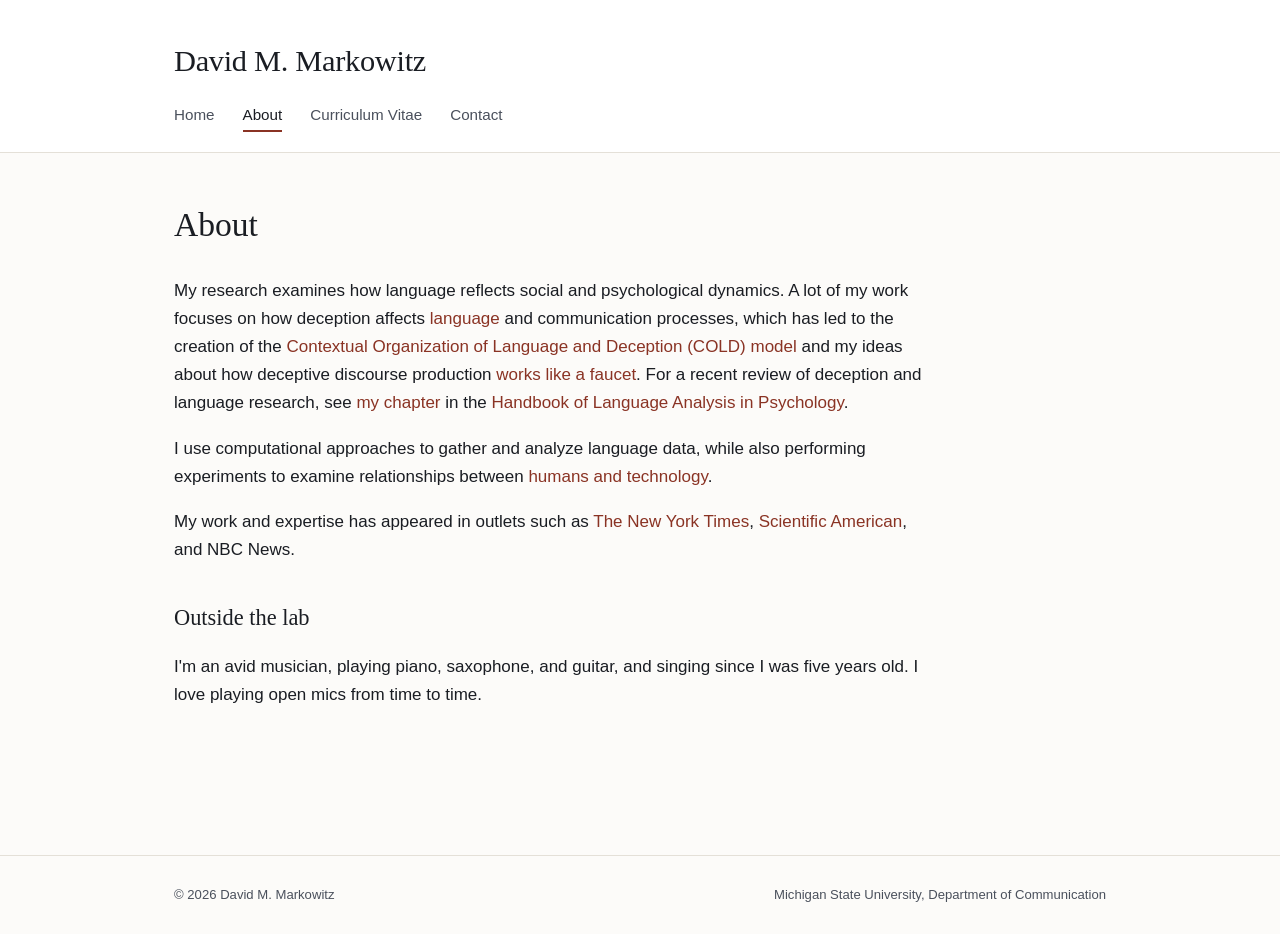
==== about.html @ 9cda465e "Initial static site build (Home, About, CV, Contact)" ====
<!doctype html>
<html lang="en">
<head>
<meta charset="utf-8">
<meta name="viewport" content="width=device-width, initial-scale=1">
<title>About | David M. Markowitz</title>
<meta name="description" content="About David M. Markowitz: research on language, deception, and the COLD model.">
<link rel="stylesheet" href="styles.css">
<link rel="icon" href="data:,">
</head>
<body>

<header class="site-header">
  <div class="header-inner">
    <h1 class="site-title">David M. Markowitz</h1>
    <nav class="site-nav">
      <a href="index.html">Home</a>
      <a href="about.html" class="active">About</a>
      <a href="cv.html">Curriculum Vitae</a>
      <a href="contact.html">Contact</a>
    </nav>
  </div>
</header>

<main>
  <h1>About</h1>
  <div class="prose">
    <p>My research examines how language reflects social and psychological dynamics. A lot of my work focuses on how deception affects <a href="https://journals.sagepub.com/doi/full/10.1177/0261927X20949594" target="_blank" rel="noopener">language</a> and communication processes, which has led to the creation of the <a href="https://academic.oup.com/hcr/article/48/1/158/6423102" target="_blank" rel="noopener">Contextual Organization of Language and Deception (COLD) model</a> and my ideas about how deceptive discourse production <a href="https://www.sciencedirect.com/science/article/abs/pii/S0732118X19302703" target="_blank" rel="noopener">works like a faucet</a>. For a recent review of deception and language research, see <a href="https://www.davidmarkowitz.org/_files/ugd/8b9747_447d0ef0e8314c9382208e8edb50b2ab.pdf" target="_blank" rel="noopener">my chapter</a> in the <a href="https://www.guilford.com/books/Handbook-of-Language-Analysis-in-Psychology/Dehghani-Boyd/9781462548439" target="_blank" rel="noopener">Handbook of Language Analysis in Psychology</a>.</p>

    <p>I use computational approaches to gather and analyze language data, while also performing experiments to examine relationships between <a href="https://journals.plos.org/plosone/article?id=10.1371/journal.pone.0224464" target="_blank" rel="noopener">humans and technology</a>.</p>

    <p>My work and expertise has appeared in outlets such as <a href="https://www.nytimes.com/2021/04/09/science/science-jargon-caves.html" target="_blank" rel="noopener">The New York Times</a>, <a href="https://www.scientificamerican.com/article/numbers-are-persuasive-if-used-in-moderation/" target="_blank" rel="noopener">Scientific American</a>, and NBC News.</p>

    <h2>Outside the lab</h2>
    <p>I'm an avid musician, playing piano, saxophone, and guitar, and singing since I was five years old. I love playing open mics from time to time.</p>
  </div>
</main>

<footer class="site-footer">
  <div class="footer-inner">
    <span>&copy; <span id="year"></span> David M. Markowitz</span>
    <span>Michigan State University, Department of Communication</span>
  </div>
</footer>

<script>document.getElementById('year').textContent = new Date().getFullYear();</script>
</body>
</html>
---- styles.css ----
/* ---------- Design tokens ---------- */
:root {
  --ink: #1a1d23;
  --ink-soft: #4a505c;
  --paper: #fcfbf9;
  --paper-raised: #ffffff;
  --rule: #e4e0d8;
  --accent: #8a3324;        /* muted brick red, echoes the old site's rule color */
  --accent-soft: #f4ece8;

  --self-ref: #2b5fa8;      /* blue */
  --emotion: #b4483e;       /* rust */
  --jargon: #b07a17;        /* amber */
  --values: #6e4fa6;        /* violet */

  --serif: "Iowan Old Style", "Palatino Linotype", Palatino, Georgia, serif;
  --sans: -apple-system, BlinkMacSystemFont, "Segoe UI", Inter, Roboto, sans-serif;
  --mono: "SF Mono", "JetBrains Mono", Menlo, Consolas, monospace;

  --max-w: 760px;
}

* { box-sizing: border-box; }

html { scroll-behavior: smooth; }

body {
  margin: 0;
  background: var(--paper);
  color: var(--ink);
  font-family: var(--sans);
  font-size: 17px;
  line-height: 1.65;
  -webkit-font-smoothing: antialiased;
}

a { color: var(--accent); text-decoration: none; }
a:hover { text-decoration: underline; }

/* ---------- Header / nav ---------- */
header.site-header {
  border-bottom: 1px solid var(--rule);
  background: var(--paper-raised);
}

.header-inner {
  max-width: 980px;
  margin: 0 auto;
  padding: 2.25rem 1.5rem 1.25rem;
}

.site-title {
  font-family: var(--serif);
  font-size: 1.9rem;
  font-weight: 500;
  letter-spacing: -0.01em;
  margin: 0 0 1rem;
  color: var(--ink);
}

nav.site-nav {
  display: flex;
  gap: 1.75rem;
  flex-wrap: wrap;
}

nav.site-nav a {
  color: var(--ink-soft);
  font-size: 0.95rem;
  font-weight: 500;
  padding-bottom: 0.2rem;
  border-bottom: 2px solid transparent;
}

nav.site-nav a:hover,
nav.site-nav a.active {
  color: var(--ink);
  text-decoration: none;
  border-bottom-color: var(--accent);
}

/* ---------- Layout ---------- */
main {
  max-width: 980px;
  margin: 0 auto;
  padding: 2.75rem 1.5rem 5rem;
}

.content-grid {
  display: grid;
  grid-template-columns: 240px 1fr;
  gap: 3rem;
  align-items: start;
}

@media (max-width: 720px) {
  .content-grid { grid-template-columns: 1fr; }
}

.headshot {
  width: 100%;
  max-width: 240px;
  aspect-ratio: 1 / 1;
  object-fit: cover;
  border-radius: 50%;
  border: 1px solid var(--rule);
  display: block;
}

.lede p { margin: 0 0 1.1rem; }

.lede { font-size: 1.05rem; }

.tagline {
  font-family: var(--serif);
  font-size: 1.3rem;
  font-style: italic;
  color: var(--ink-soft);
  margin: 0 0 1.75rem;
  max-width: var(--max-w);
}

h1 {
  font-family: var(--serif);
  font-size: 2.1rem;
  font-weight: 500;
  margin: 0 0 1.5rem;
  color: var(--ink);
}

h2 {
  font-family: var(--serif);
  font-size: 1.4rem;
  font-weight: 500;
  margin: 2.25rem 0 1rem;
  color: var(--ink);
}

.prose { max-width: var(--max-w); }
.prose p { margin: 0 0 1.1rem; }

/* ---------- Social row ---------- */
.social-row {
  display: flex;
  gap: 0.9rem;
  margin-top: 1.5rem;
}

.social-row a {
  width: 38px; height: 38px;
  border-radius: 50%;
  border: 1px solid var(--rule);
  display: flex; align-items: center; justify-content: center;
  color: var(--ink-soft);
  transition: border-color .15s, color .15s;
}
.social-row a:hover {
  color: var(--accent);
  border-color: var(--accent);
  text-decoration: none;
}
.social-row svg { width: 18px; height: 18px; fill: currentColor; }

/* ---------- Annotation widget ---------- */
.annotated {
  font-family: var(--serif);
  font-size: 1.2rem;
  line-height: 1.85;
  max-width: var(--max-w);
  margin: 0 0 1.25rem;
  color: var(--ink);
}

.annotated mark {
  background: none;
  color: inherit;
  border-bottom: 2px solid currentColor;
  cursor: help;
  position: relative;
  padding: 0 1px;
}

.annotated mark.self-ref { color: var(--self-ref); }
.annotated mark.emotion  { color: var(--emotion); }
.annotated mark.jargon   { color: var(--jargon); }
.annotated mark.values   { color: var(--values); }

.annotated mark .popover {
  display: none;
  position: absolute;
  bottom: calc(100% + 10px);
  left: 50%;
  transform: translateX(-50%);
  width: 280px;
  background: var(--ink);
  color: #fff;
  font-family: var(--sans);
  font-size: 0.82rem;
  line-height: 1.5;
  padding: 0.85rem 1rem;
  border-radius: 8px;
  box-shadow: 0 8px 24px rgba(0,0,0,.18);
  z-index: 10;
}

.annotated mark .popover .cite {
  display: block;
  margin-top: 0.5rem;
  font-family: var(--mono);
  font-size: 0.72rem;
  color: rgba(255,255,255,.65);
}

.annotated mark .popover a { color: #cfe0ff; }

.annotated mark:hover .popover,
.annotated mark:focus .popover {
  display: block;
}

.legend {
  display: flex;
  flex-wrap: wrap;
  gap: 1.1rem;
  margin: 0 0 2.5rem;
  font-size: 0.82rem;
  color: var(--ink-soft);
}
.legend span { display: inline-flex; align-items: center; gap: 0.4rem; }
.legend i {
  width: 10px; height: 10px; border-radius: 50%;
  display: inline-block;
}
.legend .self-ref i { background: var(--self-ref); }
.legend .emotion i  { background: var(--emotion); }
.legend .jargon i   { background: var(--jargon); }
.legend .values i   { background: var(--values); }

/* ---------- CV ---------- */
.cv-actions {
  display: flex;
  gap: 1rem;
  margin: 1.5rem 0 2rem;
}
.btn {
  display: inline-block;
  background: var(--accent);
  color: #fff;
  padding: 0.65rem 1.3rem;
  border-radius: 6px;
  font-size: 0.92rem;
  font-weight: 600;
}
.btn:hover { background: #6f2a1d; text-decoration: none; }
.btn.secondary {
  background: transparent;
  color: var(--ink);
  border: 1px solid var(--rule);
}
.btn.secondary:hover { border-color: var(--ink); }

.cv-embed {
  border: 1px solid var(--rule);
  border-radius: 8px;
  overflow: hidden;
  height: 85vh;
  background: #fff;
}
.cv-embed iframe { width: 100%; height: 100%; border: 0; }

/* ---------- Contact form ---------- */
form.contact-form {
  max-width: var(--max-w);
  display: flex;
  flex-direction: column;
  gap: 1rem;
  margin-top: 1.5rem;
}
form.contact-form input,
form.contact-form textarea {
  font-family: var(--sans);
  font-size: 0.95rem;
  padding: 0.75rem 0.9rem;
  border: 1px solid var(--rule);
  border-radius: 6px;
  background: var(--paper-raised);
  color: var(--ink);
}
form.contact-form textarea { min-height: 160px; resize: vertical; }
form.contact-form button {
  align-self: flex-start;
  font-family: var(--sans);
  font-size: 0.95rem;
  cursor: pointer;
  border: none;
}
.form-note {
  background: var(--accent-soft);
  border-left: 3px solid var(--accent);
  padding: 0.9rem 1.1rem;
  font-size: 0.92rem;
  max-width: var(--max-w);
  margin-bottom: 1.5rem;
}

/* ---------- Footer ---------- */
footer.site-footer {
  border-top: 1px solid var(--rule);
  margin-top: 3rem;
}
.footer-inner {
  max-width: 980px;
  margin: 0 auto;
  padding: 1.75rem 1.5rem;
  font-size: 0.82rem;
  color: var(--ink-soft);
  display: flex;
  justify-content: space-between;
  flex-wrap: wrap;
  gap: 0.5rem;
}

@media (prefers-color-scheme: dark) {
  :root {
    --ink: #e8e6e1;
    --ink-soft: #a9a9a3;
    --paper: #16151a;
    --paper-raised: #1e1d23;
    --rule: #33323a;
    --accent: #e08a73;
    --accent-soft: #2a211d;
  }
  .annotated mark .popover { background: #e8e6e1; color: #16151a; }
  .annotated mark .popover a { color: #8a3324; }
  .annotated mark .popover .cite { color: rgba(22,21,26,.6); }
}
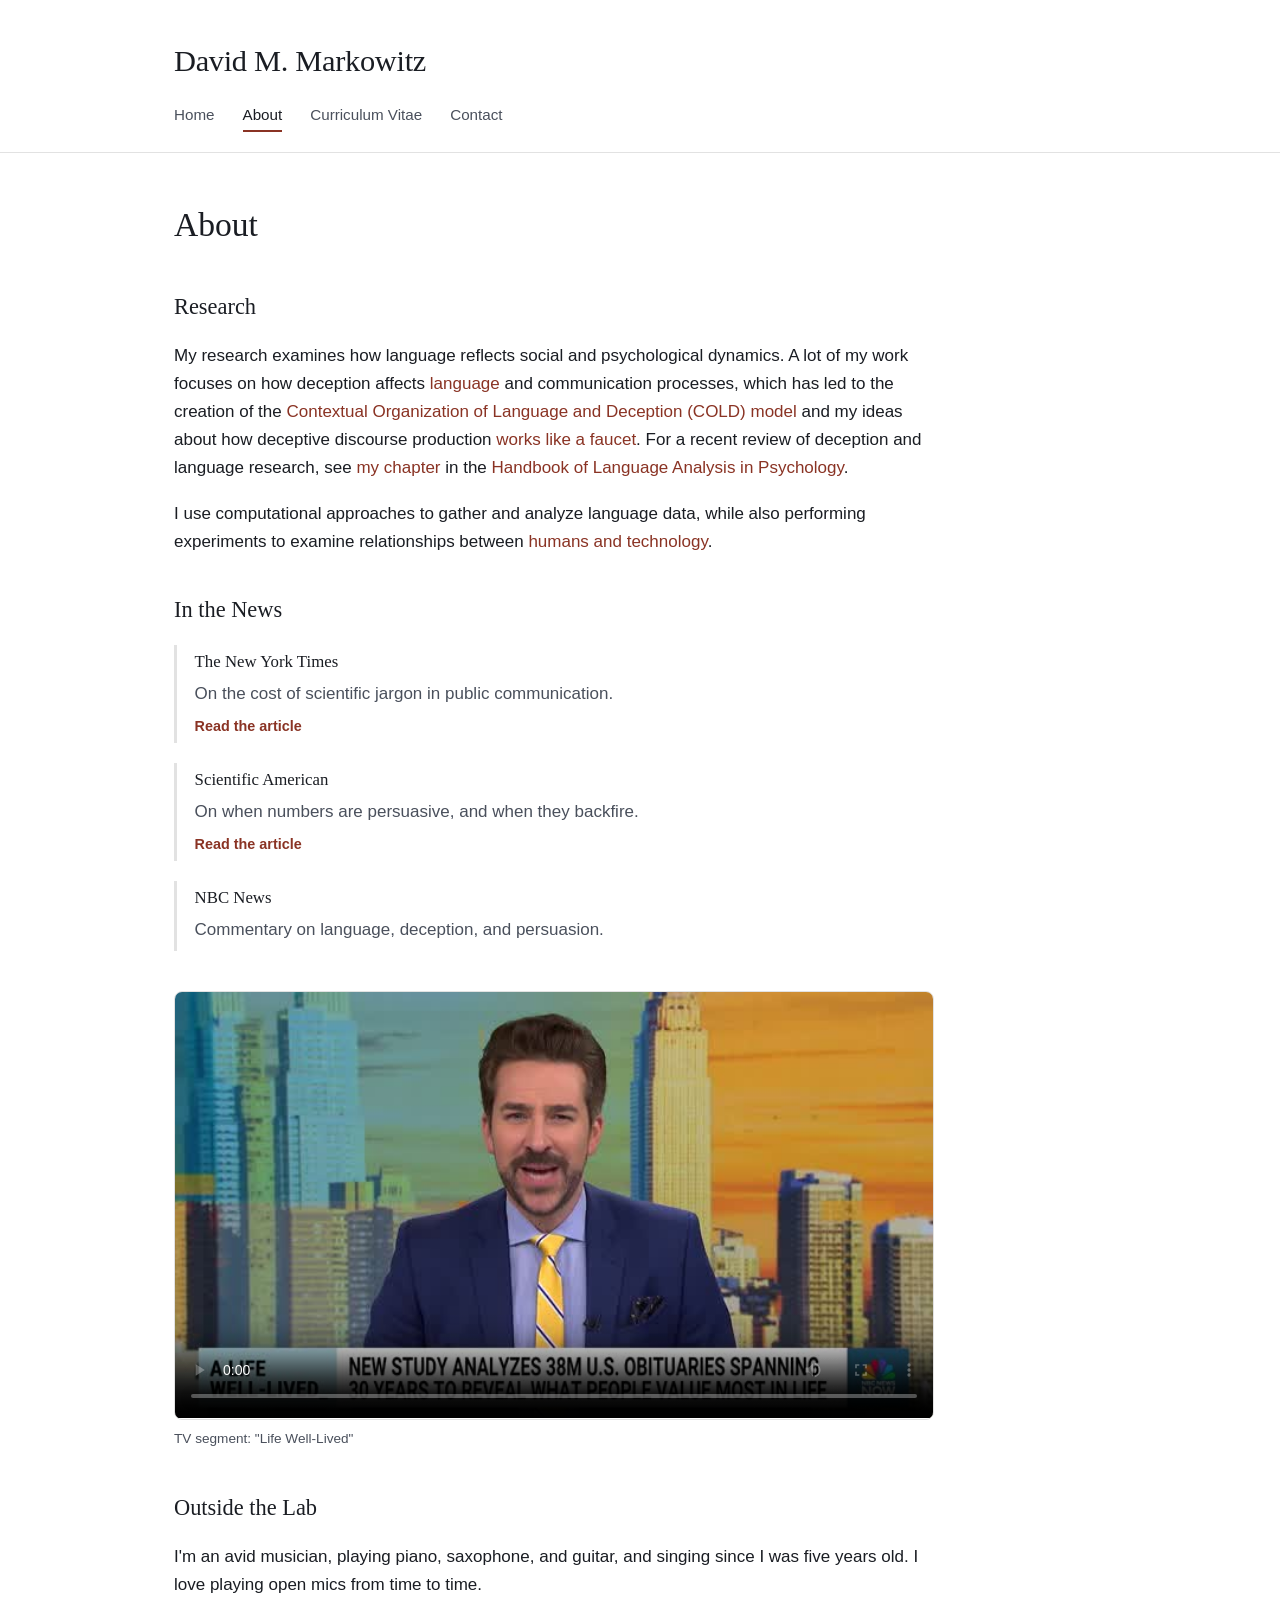
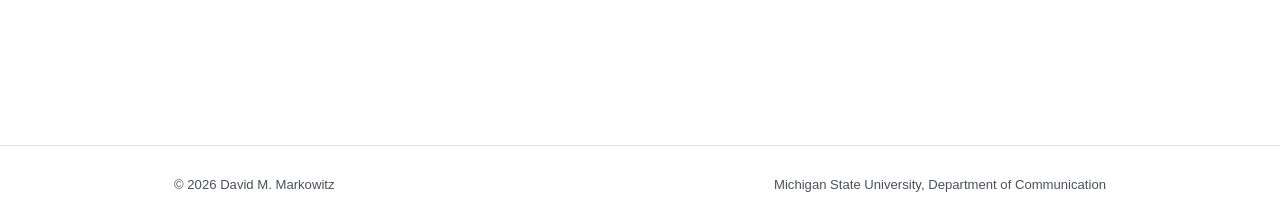
==== commit b43aa507: "Add CV, media segment video, restructure About with In the News; link/color tweaks" ====
--- a/about.html
+++ b/about.html
@@ -25,13 +25,39 @@
 <main>
   <h1>About</h1>
   <div class="prose">
+    <h2>Research</h2>
     <p>My research examines how language reflects social and psychological dynamics. A lot of my work focuses on how deception affects <a href="https://journals.sagepub.com/doi/full/10.1177/0261927X20949594" target="_blank" rel="noopener">language</a> and communication processes, which has led to the creation of the <a href="https://academic.oup.com/hcr/article/48/1/158/6423102" target="_blank" rel="noopener">Contextual Organization of Language and Deception (COLD) model</a> and my ideas about how deceptive discourse production <a href="https://www.sciencedirect.com/science/article/abs/pii/S0732118X19302703" target="_blank" rel="noopener">works like a faucet</a>. For a recent review of deception and language research, see <a href="https://www.davidmarkowitz.org/_files/ugd/8b9747_447d0ef0e8314c9382208e8edb50b2ab.pdf" target="_blank" rel="noopener">my chapter</a> in the <a href="https://www.guilford.com/books/Handbook-of-Language-Analysis-in-Psychology/Dehghani-Boyd/9781462548439" target="_blank" rel="noopener">Handbook of Language Analysis in Psychology</a>.</p>
 
     <p>I use computational approaches to gather and analyze language data, while also performing experiments to examine relationships between <a href="https://journals.plos.org/plosone/article?id=10.1371/journal.pone.0224464" target="_blank" rel="noopener">humans and technology</a>.</p>
+  </div>
 
-    <p>My work and expertise has appeared in outlets such as <a href="https://www.nytimes.com/2021/04/09/science/science-jargon-caves.html" target="_blank" rel="noopener">The New York Times</a>, <a href="https://www.scientificamerican.com/article/numbers-are-persuasive-if-used-in-moderation/" target="_blank" rel="noopener">Scientific American</a>, and NBC News.</p>
+  <h2>In the News</h2>
+  <ul class="news-list">
+    <li>
+      <span class="news-outlet">The New York Times</span>
+      <p>On the cost of scientific jargon in public communication.</p>
+      <a href="https://www.nytimes.com/2021/04/09/science/science-jargon-caves.html" target="_blank" rel="noopener">Read the article</a>
+    </li>
+    <li>
+      <span class="news-outlet">Scientific American</span>
+      <p>On when numbers are persuasive, and when they backfire.</p>
+      <a href="https://www.scientificamerican.com/article/numbers-are-persuasive-if-used-in-moderation/" target="_blank" rel="noopener">Read the article</a>
+    </li>
+    <li>
+      <span class="news-outlet">NBC News</span>
+      <p>Commentary on language, deception, and persuasion.</p>
+    </li>
+  </ul>
 
-    <h2>Outside the lab</h2>
+  <figure class="video-embed">
+    <video controls preload="metadata" poster="assets/media-segment-poster.jpg">
+      <source src="assets/media-segment.mp4" type="video/mp4">
+    </video>
+    <figcaption>TV segment: "Life Well-Lived"</figcaption>
+  </figure>
+
+  <div class="prose">
+    <h2>Outside the Lab</h2>
     <p>I'm an avid musician, playing piano, saxophone, and guitar, and singing since I was five years old. I love playing open mics from time to time.</p>
   </div>
 </main>
--- a/styles.css
+++ b/styles.css
@@ -2,9 +2,9 @@
 :root {
   --ink: #1a1d23;
   --ink-soft: #4a505c;
-  --paper: #fcfbf9;
+  --paper: #ffffff;
   --paper-raised: #ffffff;
-  --rule: #e4e0d8;
+  --rule: #e2e2e2;
   --accent: #8a3324;        /* muted brick red, echoes the old site's rule color */
   --accent-soft: #f4ece8;
 
@@ -36,6 +36,8 @@
 
 a { color: var(--accent); text-decoration: none; }
 a:hover { text-decoration: underline; }
+
+a.highlight-link { color: var(--self-ref); font-weight: 600; }
 
 /* ---------- Header / nav ---------- */
 header.site-header {
@@ -142,6 +144,7 @@
 /* ---------- Social row ---------- */
 .social-row {
   display: flex;
+  justify-content: center;
   gap: 0.9rem;
   margin-top: 1.5rem;
 }
@@ -236,6 +239,45 @@
 .legend .jargon i   { background: var(--jargon); }
 .legend .values i   { background: var(--values); }
 
+/* ---------- News list ---------- */
+.news-list {
+  list-style: none;
+  margin: 0 0 2.5rem;
+  padding: 0;
+  max-width: var(--max-w);
+  display: flex;
+  flex-direction: column;
+  gap: 1.25rem;
+}
+.news-list li {
+  border-left: 3px solid var(--rule);
+  padding: 0.2rem 0 0.2rem 1.1rem;
+}
+.news-list .news-outlet {
+  display: block;
+  font-family: var(--serif);
+  font-size: 1.05rem;
+  color: var(--ink);
+}
+.news-list p { margin: 0.25rem 0; color: var(--ink-soft); }
+.news-list a { font-size: 0.9rem; font-weight: 600; }
+
+.video-embed {
+  max-width: var(--max-w);
+  margin: 0.25rem 0 2.5rem;
+}
+.video-embed video {
+  width: 100%;
+  border-radius: 8px;
+  border: 1px solid var(--rule);
+  display: block;
+}
+.video-embed figcaption {
+  margin-top: 0.5rem;
+  font-size: 0.85rem;
+  color: var(--ink-soft);
+}
+
 /* ---------- CV ---------- */
 .cv-actions {
   display: flex;
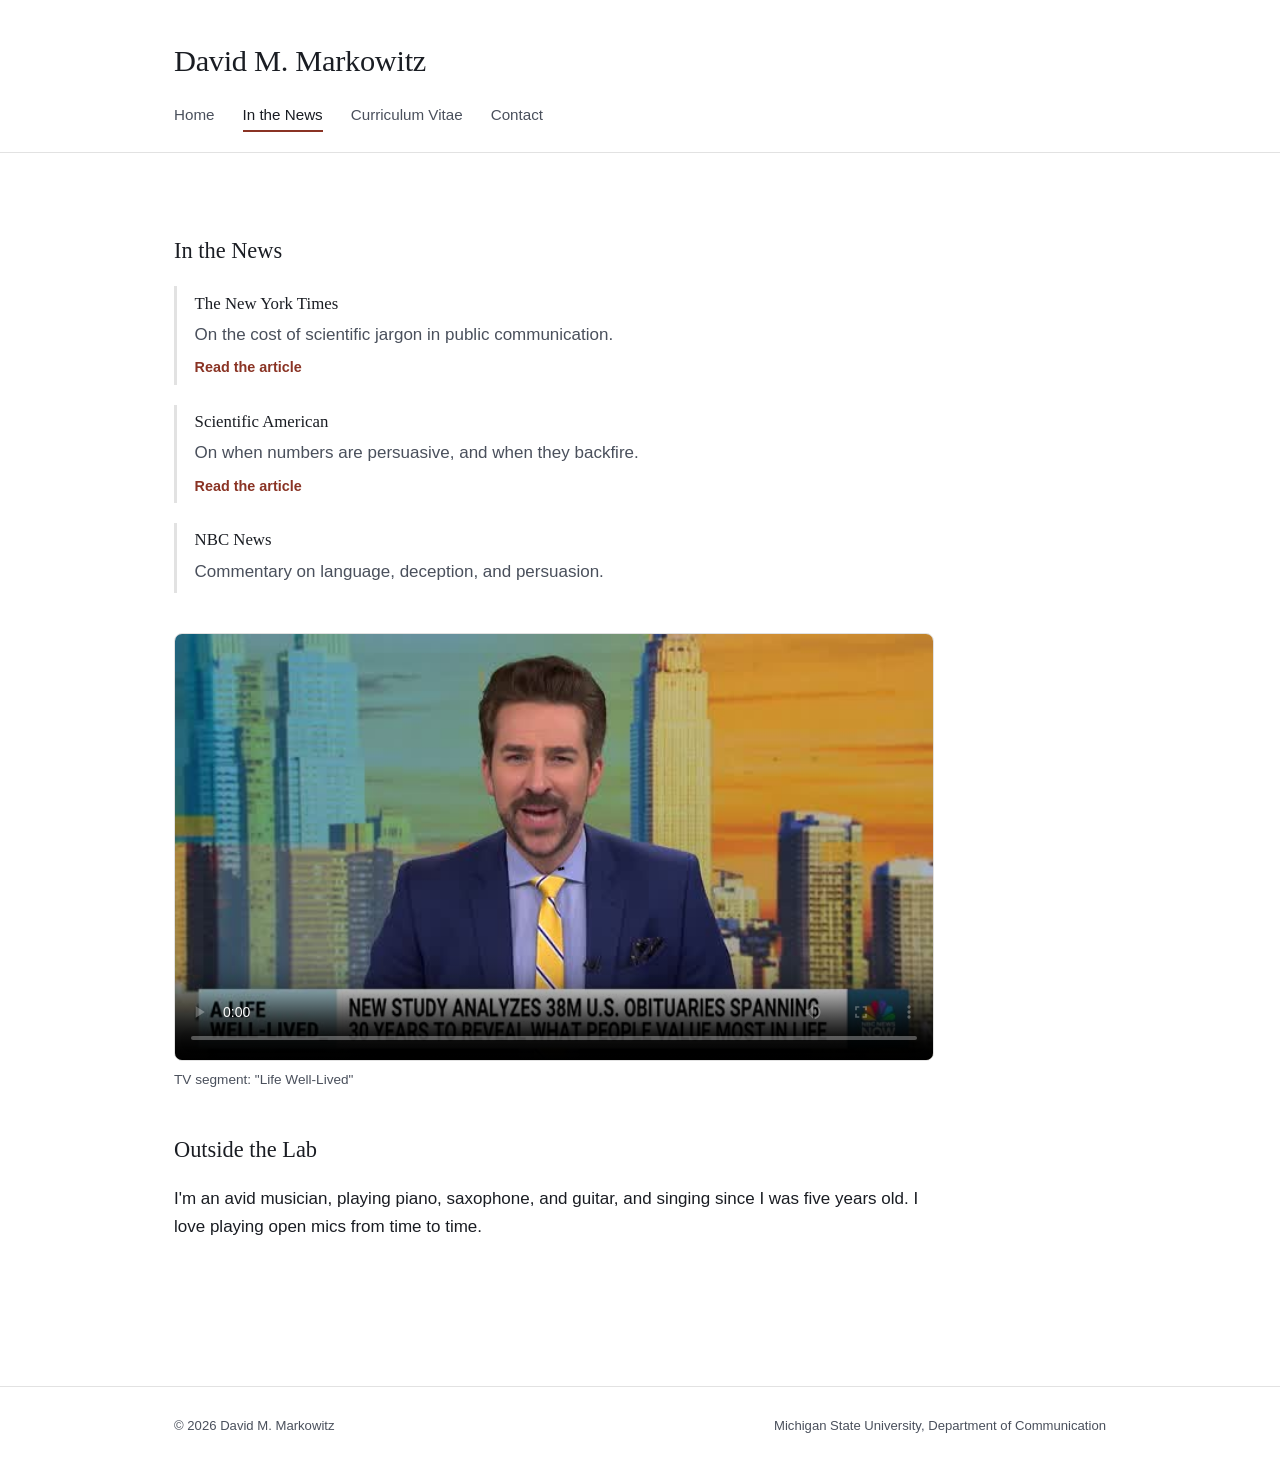
==== commit 10c9c95c: "Rename About to In the News, remove Research section" ====
--- a/about.html
+++ b/about.html
@@ -3,8 +3,8 @@
 <head>
 <meta charset="utf-8">
 <meta name="viewport" content="width=device-width, initial-scale=1">
-<title>About | David M. Markowitz</title>
-<meta name="description" content="About David M. Markowitz: research on language, deception, and the COLD model.">
+<title>In the News | David M. Markowitz</title>
+<meta name="description" content="Media coverage of David M. Markowitz's research on language, deception, and persuasion.">
 <link rel="stylesheet" href="styles.css">
 <link rel="icon" href="data:,">
 </head>
@@ -15,7 +15,7 @@
     <h1 class="site-title">David M. Markowitz</h1>
     <nav class="site-nav">
       <a href="index.html">Home</a>
-      <a href="about.html" class="active">About</a>
+      <a href="about.html" class="active">In the News</a>
       <a href="cv.html">Curriculum Vitae</a>
       <a href="contact.html">Contact</a>
     </nav>
@@ -23,14 +23,6 @@
 </header>
 
 <main>
-  <h1>About</h1>
-  <div class="prose">
-    <h2>Research</h2>
-    <p>My research examines how language reflects social and psychological dynamics. A lot of my work focuses on how deception affects <a href="https://journals.sagepub.com/doi/full/10.1177/0261927X20949594" target="_blank" rel="noopener">language</a> and communication processes, which has led to the creation of the <a href="https://academic.oup.com/hcr/article/48/1/158/6423102" target="_blank" rel="noopener">Contextual Organization of Language and Deception (COLD) model</a> and my ideas about how deceptive discourse production <a href="https://www.sciencedirect.com/science/article/abs/pii/S0732118X19302703" target="_blank" rel="noopener">works like a faucet</a>. For a recent review of deception and language research, see <a href="https://www.davidmarkowitz.org/_files/ugd/8b9747_447d0ef0e8314c9382208e8edb50b2ab.pdf" target="_blank" rel="noopener">my chapter</a> in the <a href="https://www.guilford.com/books/Handbook-of-Language-Analysis-in-Psychology/Dehghani-Boyd/9781462548439" target="_blank" rel="noopener">Handbook of Language Analysis in Psychology</a>.</p>
-
-    <p>I use computational approaches to gather and analyze language data, while also performing experiments to examine relationships between <a href="https://journals.plos.org/plosone/article?id=10.1371/journal.pone.0224464" target="_blank" rel="noopener">humans and technology</a>.</p>
-  </div>
-
   <h2>In the News</h2>
   <ul class="news-list">
     <li>
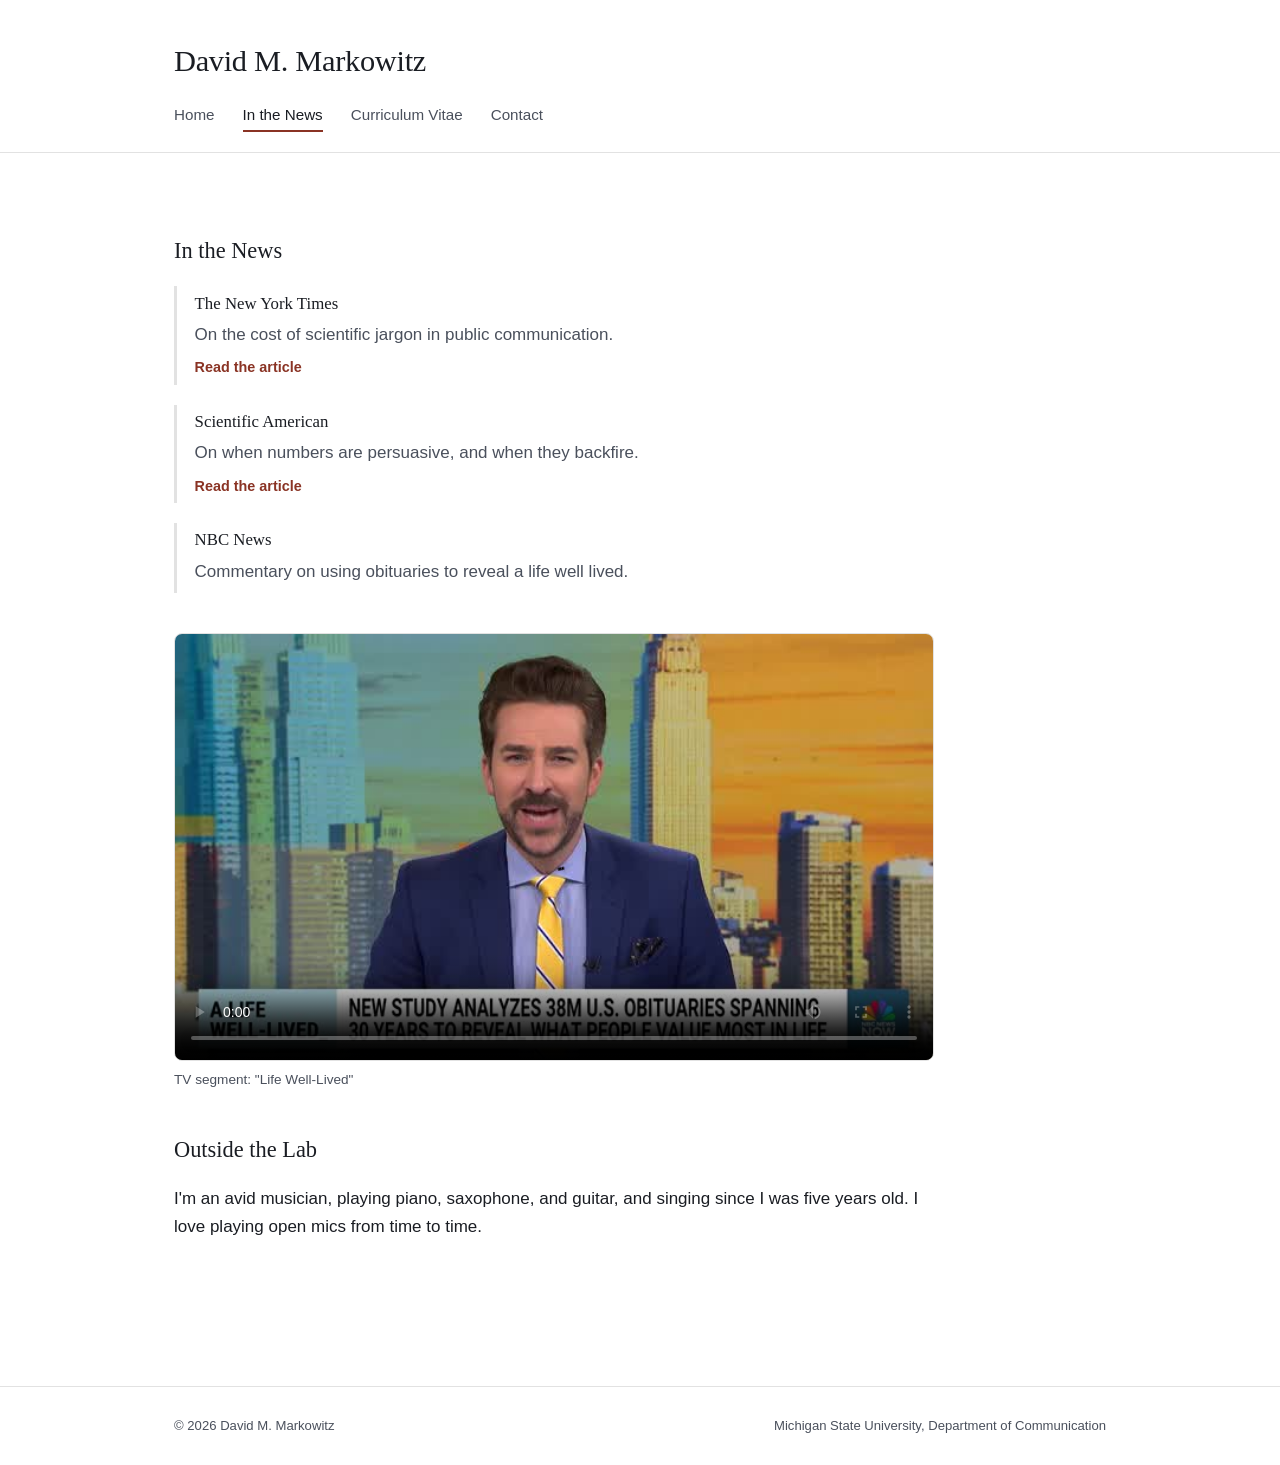
==== commit 1f9fd988: "Update NBC News description" ====
--- a/about.html
+++ b/about.html
@@ -37,7 +37,7 @@
     </li>
     <li>
       <span class="news-outlet">NBC News</span>
-      <p>Commentary on language, deception, and persuasion.</p>
+      <p>Commentary on using obituaries to reveal a life well lived.</p>
     </li>
   </ul>
 
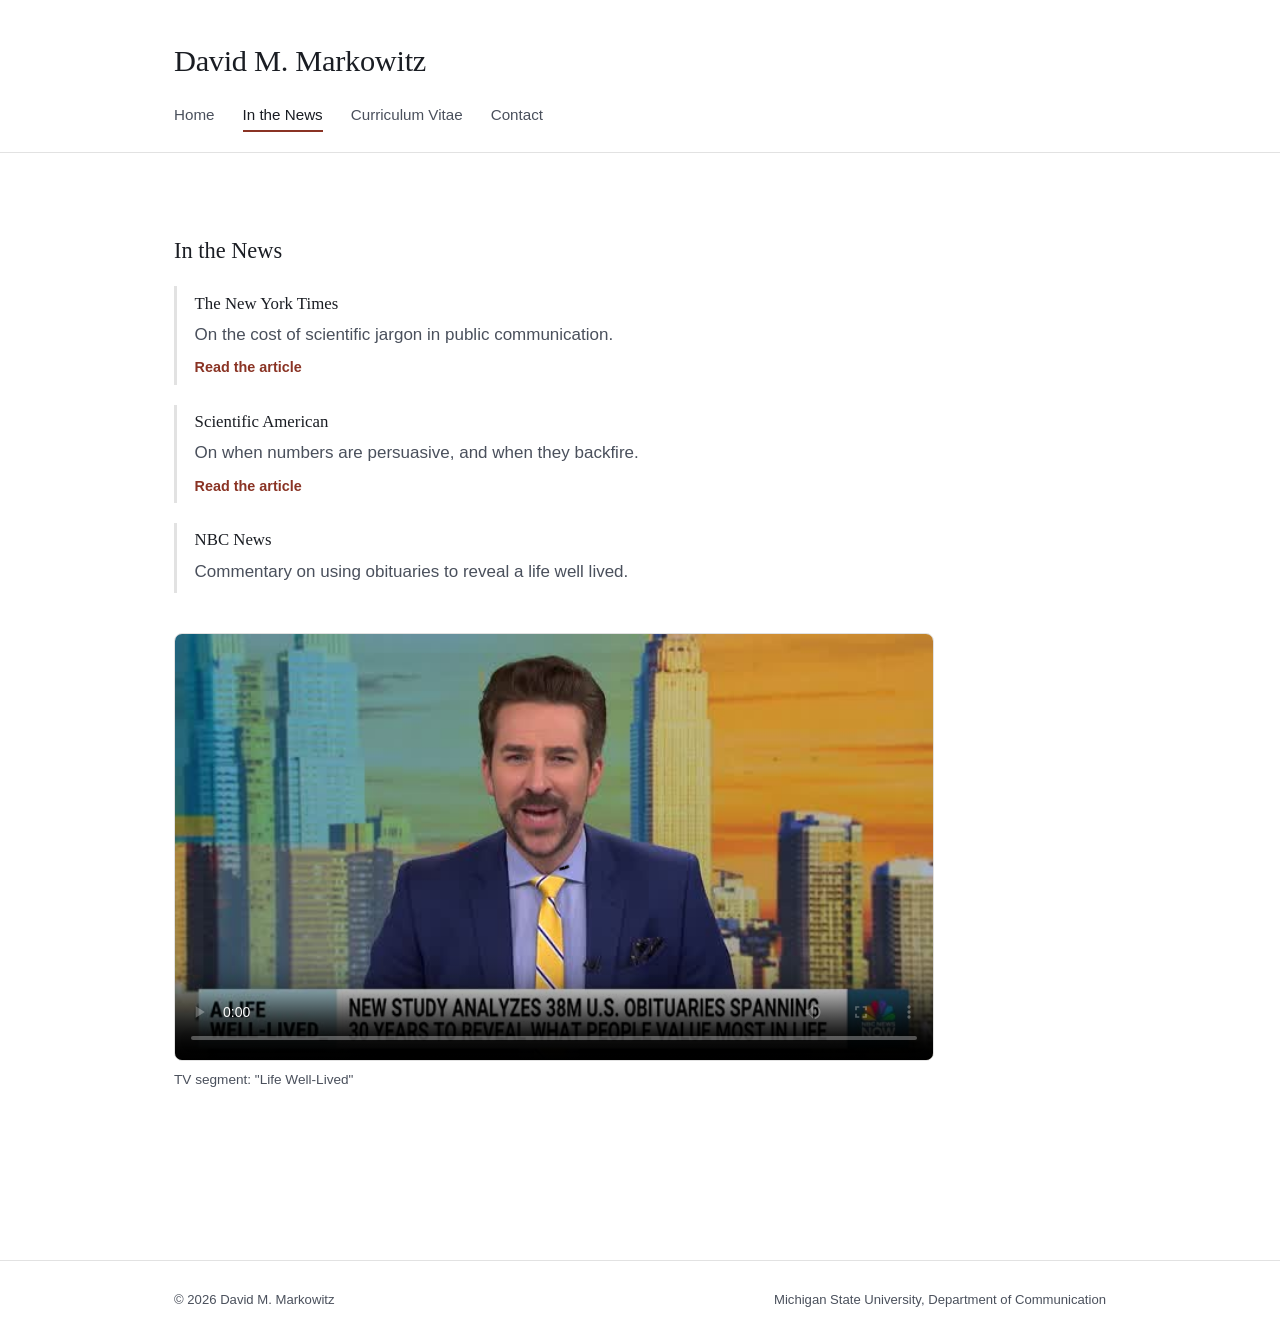
==== commit 35759729: "Remove Outside the Lab section" ====
--- a/about.html
+++ b/about.html
@@ -48,10 +48,6 @@
     <figcaption>TV segment: "Life Well-Lived"</figcaption>
   </figure>
 
-  <div class="prose">
-    <h2>Outside the Lab</h2>
-    <p>I'm an avid musician, playing piano, saxophone, and guitar, and singing since I was five years old. I love playing open mics from time to time.</p>
-  </div>
 </main>
 
 <footer class="site-footer">
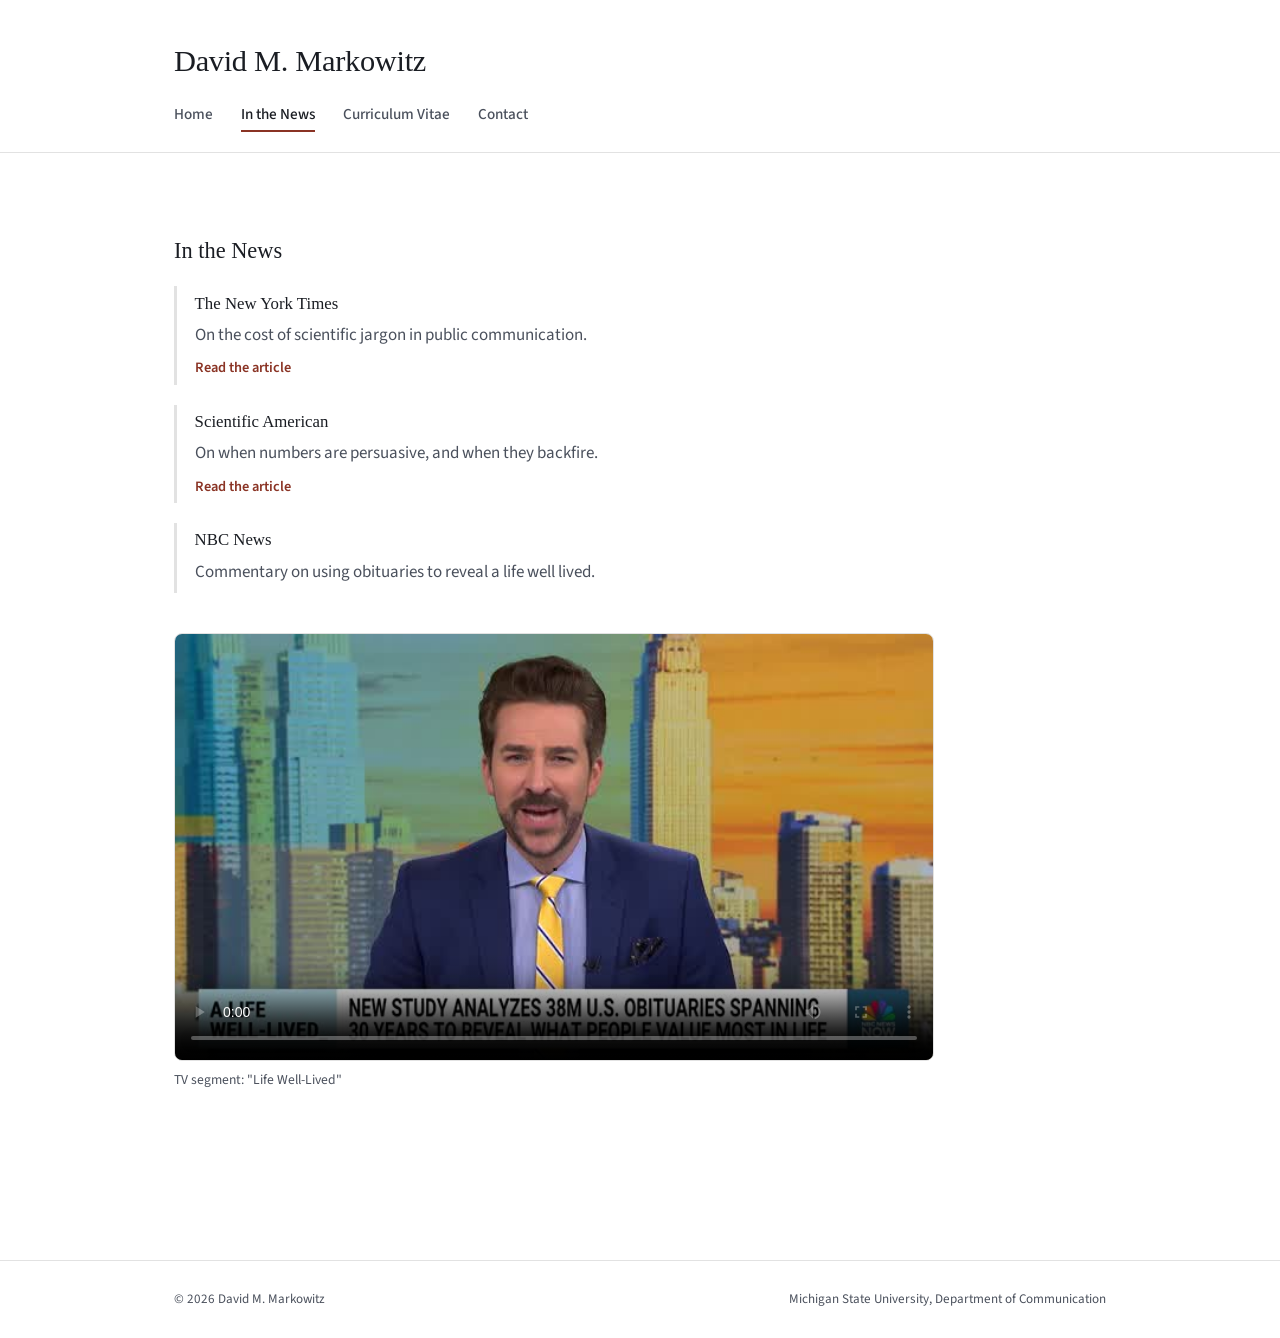
==== commit 0abd3ce6: "Switch typography to Source Sans 3 + Georgia, matching Stanford's site" ====
--- a/about.html
+++ b/about.html
@@ -5,6 +5,9 @@
 <meta name="viewport" content="width=device-width, initial-scale=1">
 <title>In the News | David M. Markowitz</title>
 <meta name="description" content="Media coverage of David M. Markowitz's research on language, deception, and persuasion.">
+<link rel="preconnect" href="https://fonts.googleapis.com">
+<link rel="preconnect" href="https://fonts.gstatic.com" crossorigin>
+<link href="https://fonts.googleapis.com/css2?family=Source+Sans+3:ital,wght@0,400;0,600;0,700;1,400&display=swap" rel="stylesheet">
 <link rel="stylesheet" href="styles.css">
 <link rel="icon" href="data:,">
 </head>
--- a/styles.css
+++ b/styles.css
@@ -13,8 +13,8 @@
   --jargon: #b07a17;        /* amber */
   --values: #6e4fa6;        /* violet */
 
-  --serif: "Iowan Old Style", "Palatino Linotype", Palatino, Georgia, serif;
-  --sans: -apple-system, BlinkMacSystemFont, "Segoe UI", Inter, Roboto, sans-serif;
+  --serif: Georgia, Cambria, "Times New Roman", Times, serif;
+  --sans: "Source Sans 3", "Source Sans Pro", -apple-system, BlinkMacSystemFont, "Segoe UI", "Helvetica Neue", Helvetica, Arial, sans-serif;
   --mono: "SF Mono", "JetBrains Mono", Menlo, Consolas, monospace;
 
   --max-w: 760px;
